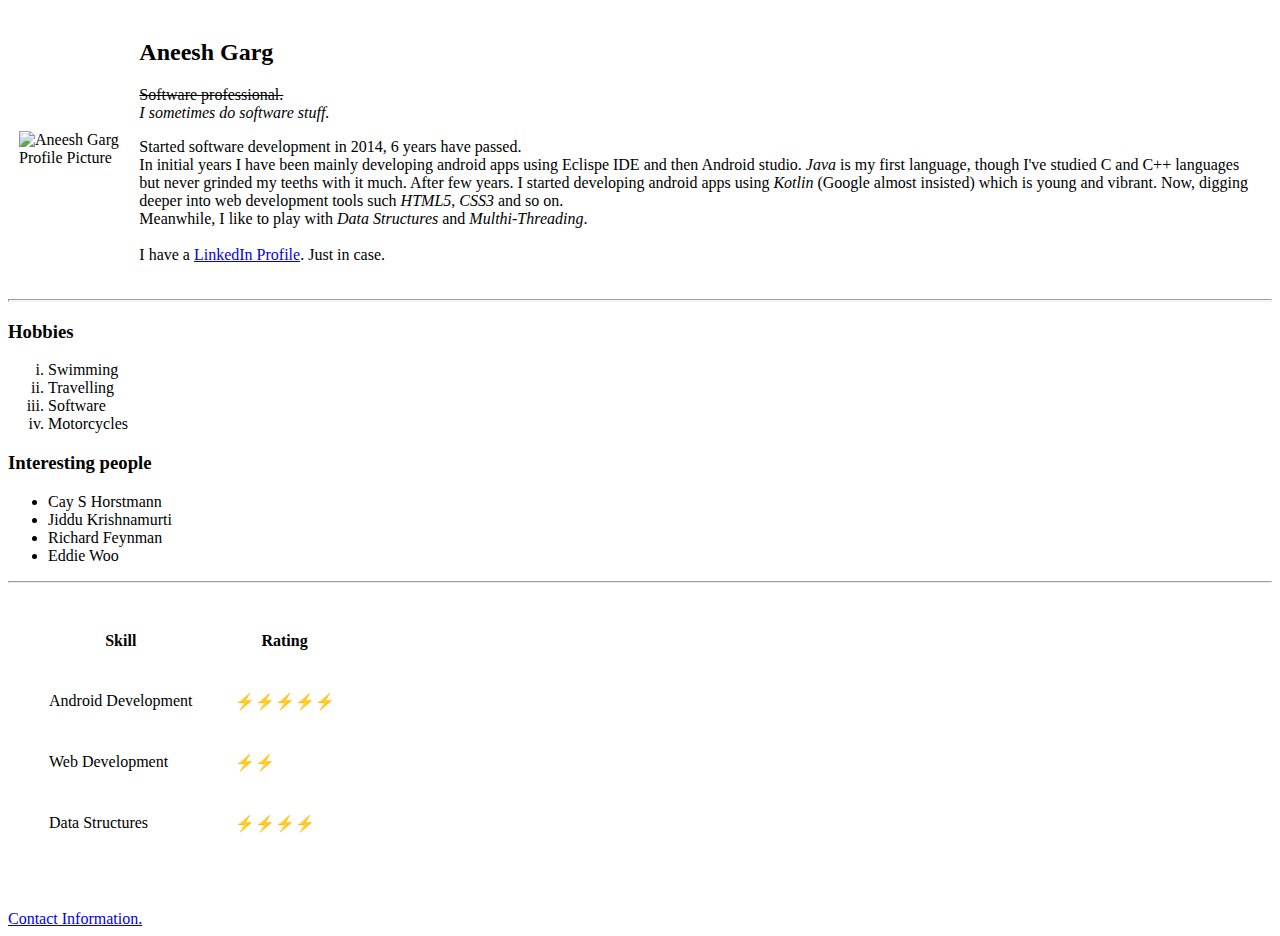
==== index.html @ 36c187f3 "Add files via upload" ====
<!DOCTYPE html>
<html>

<head>
  <meta charset="utf-8">
  <title>Aneesh Garg Home</title>
</head>

<body>

  <table cellspacing="10">
    <tr>
      <td>
        <img src="https://media-exp1.licdn.com/dms/image/C5103AQE5q2E3aaT5cQ/profile-displayphoto-shrink_200_200/0?e=1593648000&v=beta&t=PUFsTNW77xbPoAcBgeEuUJsMNVKXcSEa_acWcdm4JNk" alt="Aneesh Garg Profile Picture">
      </td>
      <td>
        <h2>Aneesh Garg</h2>
        <p>
          <del>Software professional.</del>
          <br>
          <i>I sometimes do software stuff.</i>
        </p>
        <p>
          Started software development in 2014, 6 years have passed.
          <br>In initial years I have been mainly developing android apps using Eclispe IDE and then Android studio.
          <em>Java</em> is my first language, though I've studied C and C++ languages but never grinded my teeths with it much.
          After few years. I started developing android apps using <em>Kotlin</em> (Google almost insisted) which is young and vibrant.
          Now, digging deeper into web development tools such <em>HTML5</em>, <em>CSS3</em> and so on.
          <br>Meanwhile, I like to play with <em>Data Structures</em> and <em>Multhi-Threading</em>.
          <br><br>I have a <a href="https://www.linkedin.com/in/aneesh0garg/">LinkedIn Profile</a>. Just in case.
        </p>
      </td>
    </tr>
  </table>
  <hr size="3">
  <h3>Hobbies</h3>
  <ol type="i">
    <li>Swimming</li>
    <li>Travelling</li>
    <li>Software</li>
    <li>Motorcycles</li>
  </ol>

  <h3>Interesting people</h3>
  <ul type="i">
    <li>Cay S Horstmann</li>
    <li>Jiddu Krishnamurti</li>
    <li>Richard Feynman</li>
    <li>Eddie Woo</li>
  </ul>

  <hr>
  <table cellspacing="40">
    <thead>
      <tr>
        <th>Skill</th>
        <th>Rating</th>
      </tr>
    </thead>
    <tbody>
      <tr>
        <td>Android Development</td>
        <td>⚡⚡⚡⚡⚡</td>
      </tr>
      <tr>
        <td>Web Development</td>
        <td>⚡⚡</td>
      </tr>
      <tr>
        <td>Data Structures</td>
        <td>⚡⚡⚡⚡</td>
      </tr>
    </tbody>
    <tfoot>

    </tfoot>
  </table>
</body>

<br><br><a href="contact-me.html">Contact Information.</a>

</html>
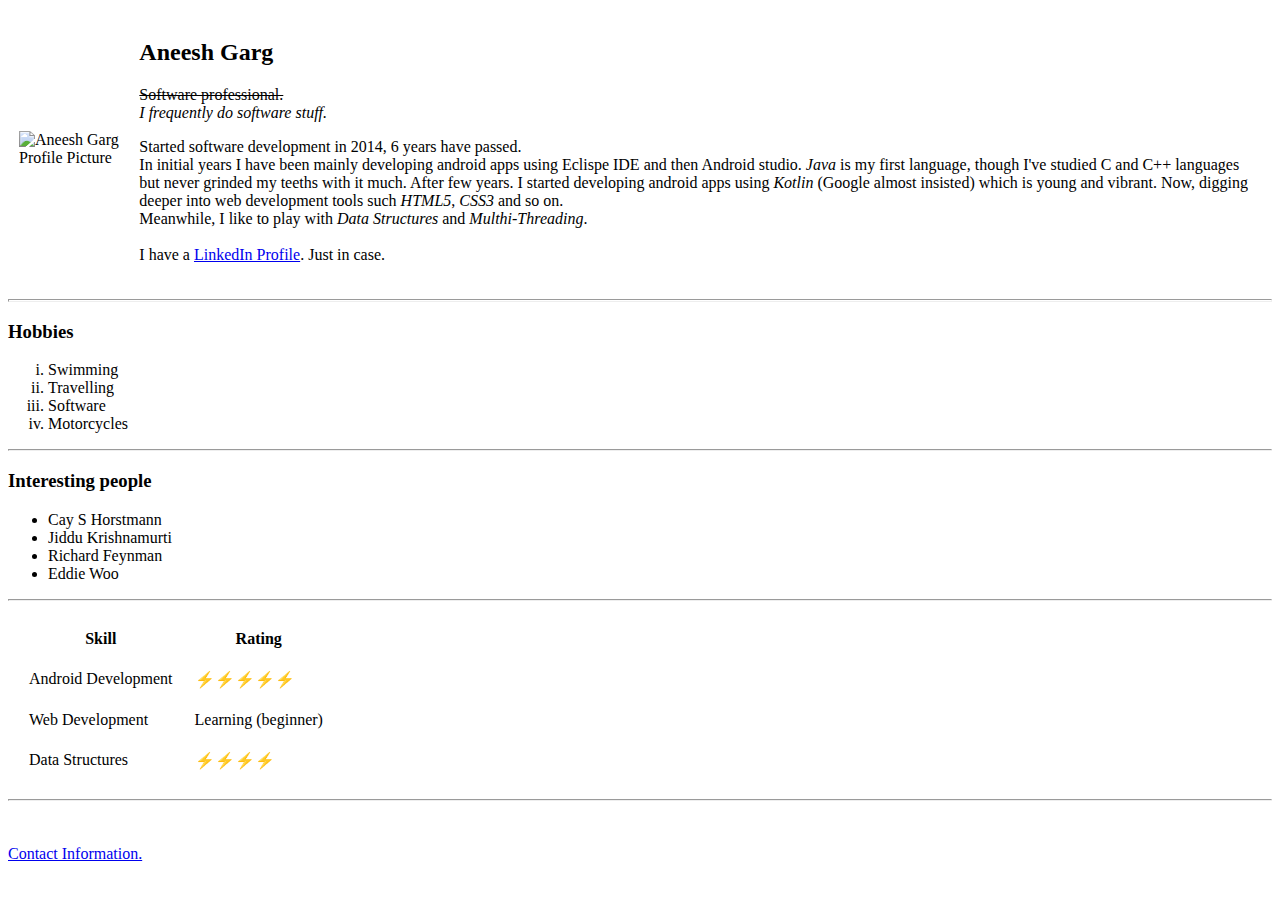
==== commit 8bfe7952: "Add files via upload" ====
--- a/index.html
+++ b/index.html
@@ -18,7 +18,7 @@
         <p>
           <del>Software professional.</del>
           <br>
-          <i>I sometimes do software stuff.</i>
+          <i>I frequently do software stuff.</i>
         </p>
         <p>
           Started software development in 2014, 6 years have passed.
@@ -40,7 +40,7 @@
     <li>Software</li>
     <li>Motorcycles</li>
   </ol>
-
+<hr>
   <h3>Interesting people</h3>
   <ul type="i">
     <li>Cay S Horstmann</li>
@@ -50,7 +50,7 @@
   </ul>
 
   <hr>
-  <table cellspacing="40">
+  <table cellspacing="20">
     <thead>
       <tr>
         <th>Skill</th>
@@ -64,7 +64,7 @@
       </tr>
       <tr>
         <td>Web Development</td>
-        <td>⚡⚡</td>
+        <td>Learning (beginner)</td>
       </tr>
       <tr>
         <td>Data Structures</td>
@@ -72,9 +72,9 @@
       </tr>
     </tbody>
     <tfoot>
-
     </tfoot>
   </table>
+  <hr>
 </body>
 
 <br><br><a href="contact-me.html">Contact Information.</a>
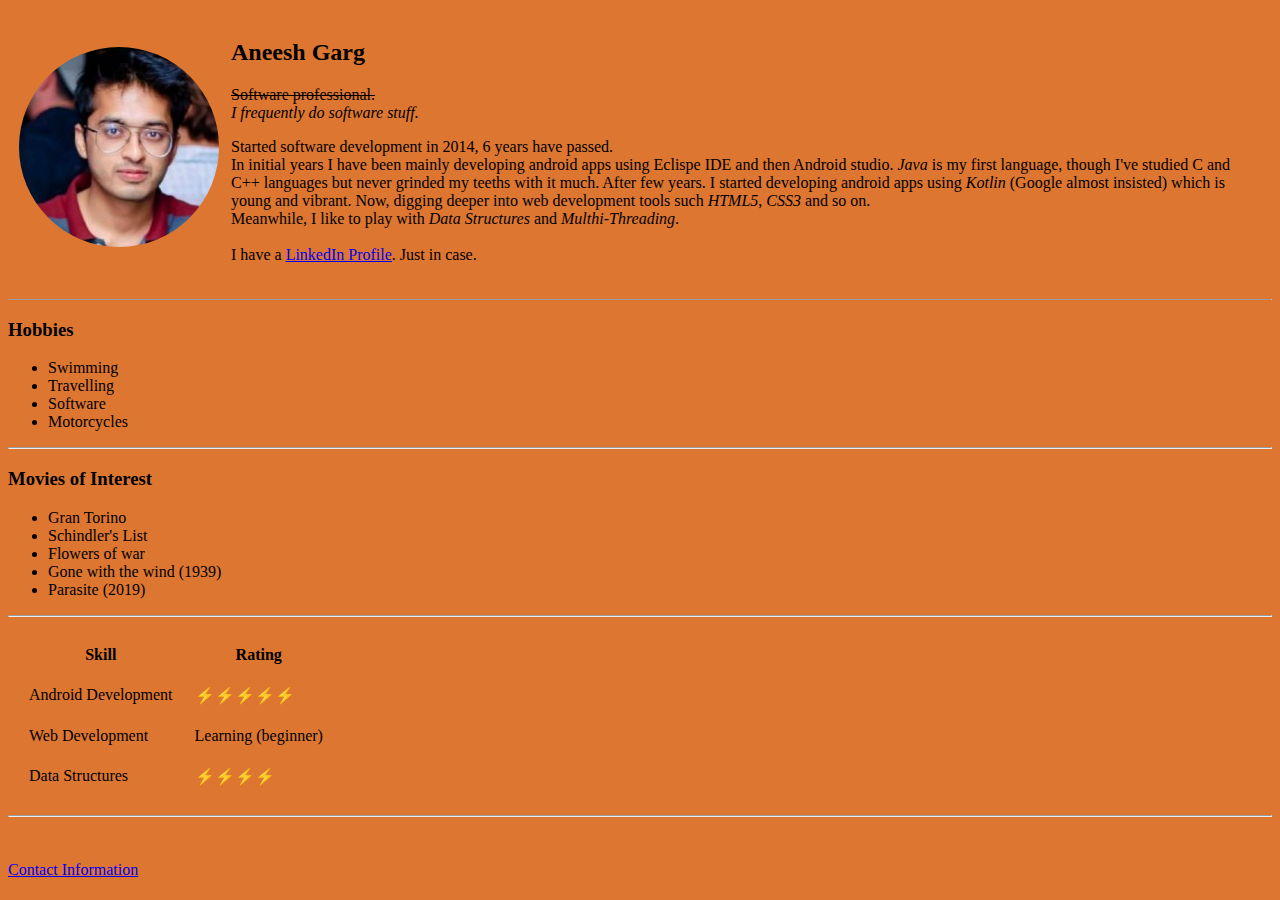
==== commit f178a159: "Add files via upload" ====
--- a/index.html
+++ b/index.html
@@ -6,12 +6,12 @@
   <title>Aneesh Garg Home</title>
 </head>
 
-<body>
+<body style="background-color: #dd7631;">
 
   <table cellspacing="10">
     <tr>
       <td>
-        <img src="https://media-exp1.licdn.com/dms/image/C5103AQE5q2E3aaT5cQ/profile-displayphoto-shrink_200_200/0?e=1593648000&v=beta&t=PUFsTNW77xbPoAcBgeEuUJsMNVKXcSEa_acWcdm4JNk" alt="Aneesh Garg Profile Picture">
+        <img src="images/profile-pic.png" alt="Aneesh Garg Profile Picture">
       </td>
       <td>
         <h2>Aneesh Garg</h2>
@@ -32,23 +32,23 @@
       </td>
     </tr>
   </table>
-  <hr size="3">
+  <hr size="1">
   <h3>Hobbies</h3>
-  <ol type="i">
+  <ul type="i">
     <li>Swimming</li>
     <li>Travelling</li>
     <li>Software</li>
     <li>Motorcycles</li>
-  </ol>
+  </ul>
 <hr>
-  <h3>Interesting people</h3>
+  <h3>Movies of Interest</h3>
   <ul type="i">
-    <li>Cay S Horstmann</li>
-    <li>Jiddu Krishnamurti</li>
-    <li>Richard Feynman</li>
-    <li>Eddie Woo</li>
+    <li>Gran Torino</li>
+    <li>Schindler's List</li>
+    <li>Flowers of war</li>
+    <li>Gone with the wind (1939)</li>
+    <li>Parasite (2019)</li>
   </ul>
-
   <hr>
   <table cellspacing="20">
     <thead>
@@ -77,6 +77,6 @@
   <hr>
 </body>
 
-<br><br><a href="contact-me.html">Contact Information.</a>
+<br><br><a href="contact-me.html">Contact Information</a>
 
 </html>
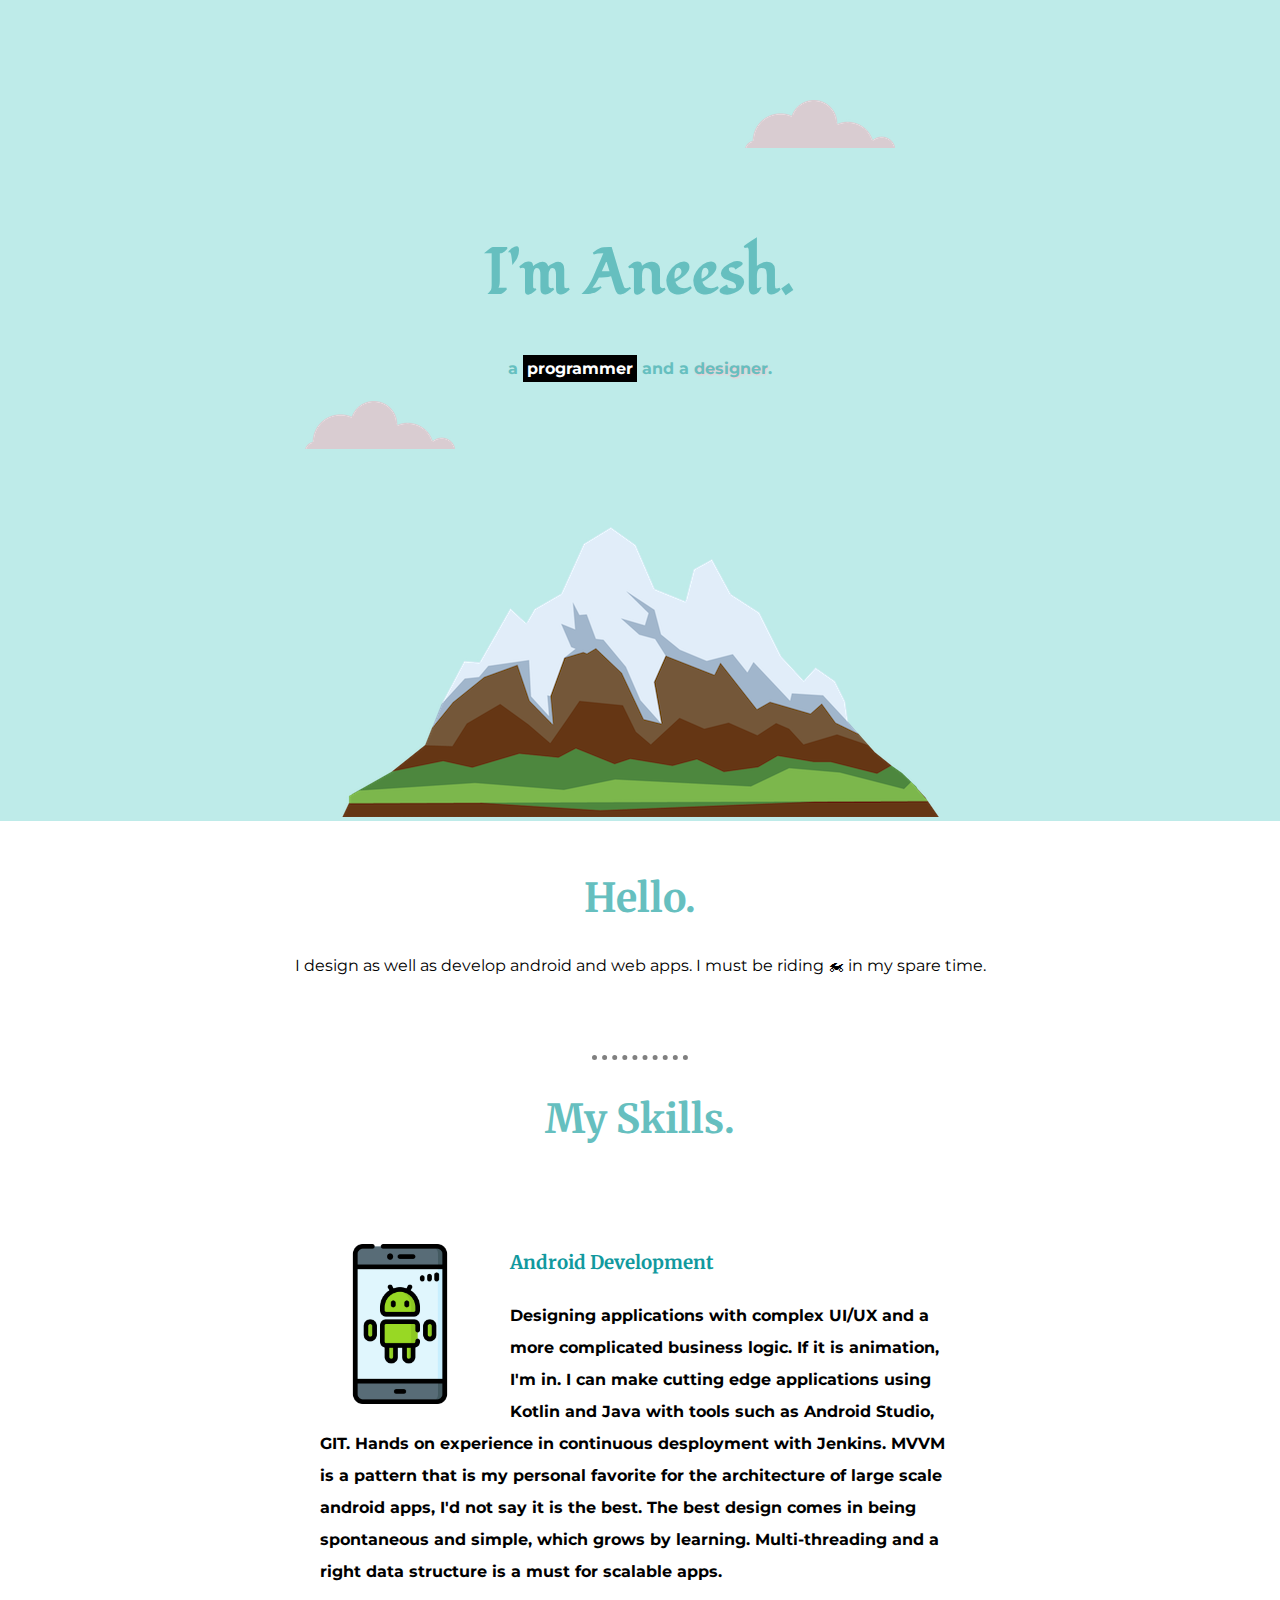
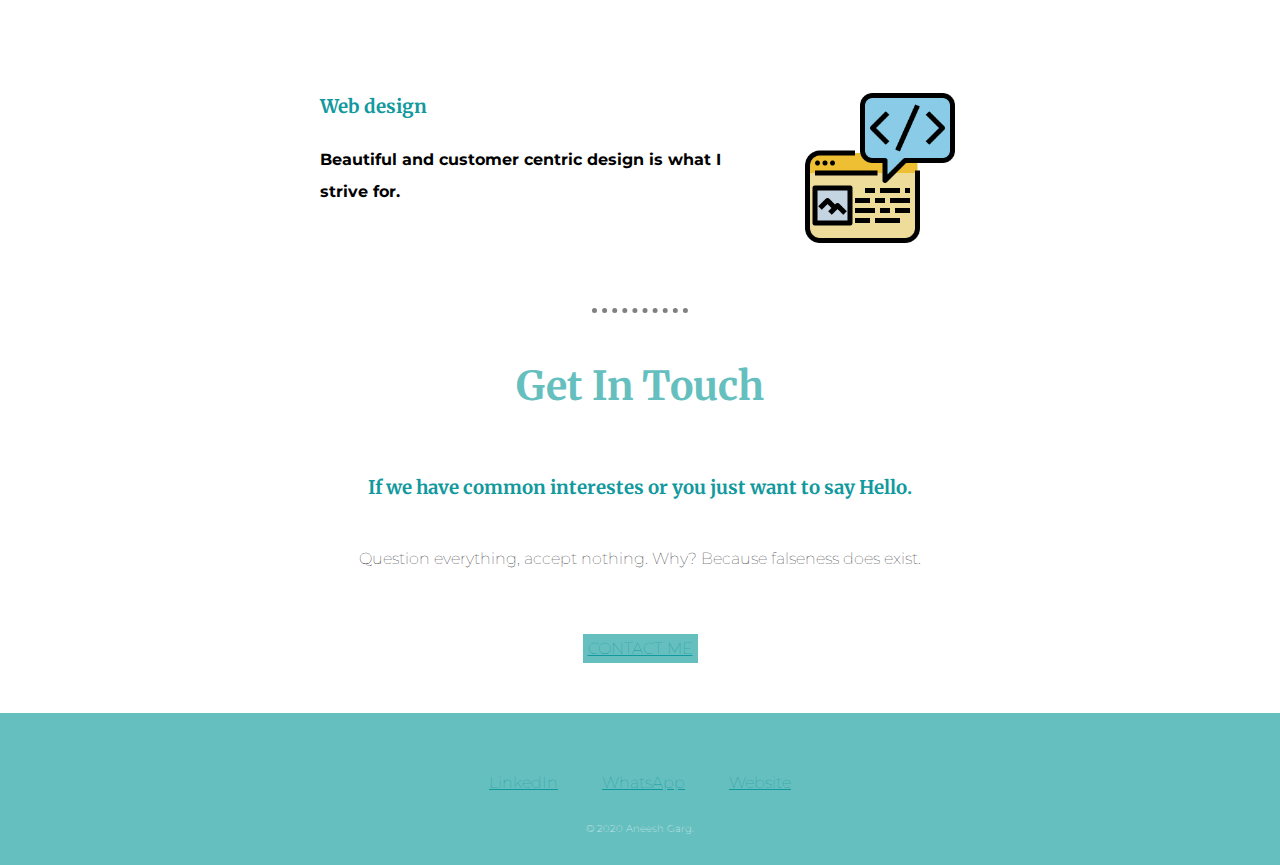
==== commit 28867bba: "Add files via upload" ====
--- a/index.html
+++ b/index.html
@@ -3,80 +3,69 @@
 
 <head>
   <meta charset="utf-8">
-  <title>Aneesh Garg Home</title>
+  <title>Aneesh Garg</title>
+  <link rel="stylesheet" href="css/styles.css">
+  <link rel="icon" href="favicon.ico">
+  <link href="https://fonts.googleapis.com/css2?family=Merriweather:ital@1&family=Montserrat&family=Fondamento&display=swap" rel="stylesheet">
 </head>
 
-<body style="background-color: #dd7631;">
+<body>
 
-  <table cellspacing="10">
-    <tr>
-      <td>
-        <img src="images/profile-pic.png" alt="Aneesh Garg Profile Picture">
-      </td>
-      <td>
-        <h2>Aneesh Garg</h2>
-        <p>
-          <del>Software professional.</del>
-          <br>
-          <i>I frequently do software stuff.</i>
-        </p>
-        <p>
-          Started software development in 2014, 6 years have passed.
-          <br>In initial years I have been mainly developing android apps using Eclispe IDE and then Android studio.
-          <em>Java</em> is my first language, though I've studied C and C++ languages but never grinded my teeths with it much.
-          After few years. I started developing android apps using <em>Kotlin</em> (Google almost insisted) which is young and vibrant.
-          Now, digging deeper into web development tools such <em>HTML5</em>, <em>CSS3</em> and so on.
-          <br>Meanwhile, I like to play with <em>Data Structures</em> and <em>Multhi-Threading</em>.
-          <br><br>I have a <a href="https://www.linkedin.com/in/aneesh0garg/">LinkedIn Profile</a>. Just in case.
-        </p>
-      </td>
-    </tr>
-  </table>
-  <hr size="1">
-  <h3>Hobbies</h3>
-  <ul type="i">
-    <li>Swimming</li>
-    <li>Travelling</li>
-    <li>Software</li>
-    <li>Motorcycles</li>
-  </ul>
-<hr>
-  <h3>Movies of Interest</h3>
-  <ul type="i">
-    <li>Gran Torino</li>
-    <li>Schindler's List</li>
-    <li>Flowers of war</li>
-    <li>Gone with the wind (1939)</li>
-    <li>Parasite (2019)</li>
-  </ul>
-  <hr>
-  <table cellspacing="20">
-    <thead>
-      <tr>
-        <th>Skill</th>
-        <th>Rating</th>
-      </tr>
-    </thead>
-    <tbody>
-      <tr>
-        <td>Android Development</td>
-        <td>⚡⚡⚡⚡⚡</td>
-      </tr>
-      <tr>
-        <td>Web Development</td>
-        <td>Learning (beginner)</td>
-      </tr>
-      <tr>
-        <td>Data Structures</td>
-        <td>⚡⚡⚡⚡</td>
-      </tr>
-    </tbody>
-    <tfoot>
-    </tfoot>
-  </table>
-  <hr>
+  <div class="top-container">
+    <div class="" style="line-height: 2;">
+      <img class="top-cloud" src="images/cloud.png" alt="cloud-image">
+      <h1>I'm Aneesh.</h1>
+
+      <p style="color: #66BFBF; font-weight: bold;">a <span class="programmer-span">programmer</span> and a <span class="designer-span">designer</span>.</p>
+
+      <img class="bottom-cloud" src="images/cloud.png" alt="cloud-image">
+    </div>
+
+    <img src="images/mountain.png" alt="mountain-image">
+
+  </div>
+
+  <div class="middle-container">
+    <div class="profile">
+      <img src="" alt="">
+      <h2>Hello.</h2>
+      <p style="margin-bottom: 80px;">I design as well as develop android and web apps. I must be riding 🏍 in my spare time.</p>
+    </div>
+    <hr>
+    <div class="skills">
+      <h2>My Skills.</h2>
+      <div class="skill-row">
+        <img class="android-image" src="images/android.png" alt="android-icon">
+        <h3>Android Development</h3>
+        <p>Designing applications with complex UI/UX and a more complicated business logic. If it is animation, I'm in. I can make cutting edge applications using Kotlin and Java with tools such as Android Studio, GIT. Hands on experience in
+          continuous desployment with Jenkins. MVVM is a pattern that is my personal favorite for the architecture of large scale android apps, I'd not say it is the best. The best design comes in being spontaneous and simple, which grows by
+          learning. Multi-threading and a right data structure is a must for scalable apps.</p>
+      </div>
+      <div class="skill-row">
+        <img class="developer-image" src="images/developer.png" alt="developer-icon">
+        <h3>Web design</h3>
+        <p>Beautiful and customer centric design is what I strive for. </p>
+      </div>
+    </div>
+    <hr>
+    <div class="contact-me">
+      <h2 style="line-height: 2;">Get In Touch</h2>
+      <h3 style="margin: 50px 0 50px 0;">If we have common interestes or you just want to say Hello.</h3>
+      <p>Question everything, accept nothing. Why? Because falseness does exist.</p>
+      <a class="btn-contact-me" href="mailto:aneeshgarg20@email.com">CONTACT ME</a>
+    </div>
+  </div>
+
+
+  <div class="bottom-container">
+    <div class="footer-link-container">
+      <a class="footer-link" href="http://linkedin.com/in/aneesh0garg">LinkedIn</a>
+      <a class="footer-link" href="https://wa.me/7895644922">WhatsApp</a>
+      <a class="footer-link" href="https://aneesh0garg.github.io/cv/">Website</a>
+    </div>
+    <p class="copyright-para">© 2020 Aneesh Garg.</p>
+  </div>
+
 </body>
 
-<br><br><a href="contact-me.html">Contact Information</a>
-
 </html>
--- a/css/styles.css
+++ b/css/styles.css
@@ -0,0 +1,126 @@
+body {
+  margin: 0;
+  height: 100%;
+  text-align: center;
+  font-family: 'Montserrat', sans-serif;
+}
+
+h1 {
+  font-family: 'Fondamento', cursive;
+  /* Font will fall back to cursive if the 1st font is not found*/
+  font-size: 4rem;
+  /* 1em = 16px*/
+  margin: 50px auto 0 auto;
+  color: #66BFBF;
+}
+
+h2 {
+  font-family: 'Merriweather', serif;
+  font-size: 2.5rem;
+  /*100% = 1em = 16px*/
+  color: #66BFBF;
+}
+
+h3 {
+  font-family: 'Merriweather', serif;
+  color: #11999E;
+}
+
+a {
+  color: #11999E;
+}
+
+p {}
+
+hr {
+  border-style: dotted none none none;
+  width: 6rem;
+  border-width: thick;
+  color: grey;
+}
+
+/********************************* Class level CSS *****************************************/
+.top-container {
+  background-color: #beebe9;
+  padding: 100px 0 0 0;
+  font-weight: bold;
+}
+
+.programmer-span {
+  background-color: black;
+  color: white;
+  padding: 4px;
+}
+
+.designer-span {
+  text-shadow: 1px 1px 2px pink;
+}
+
+.top-cloud {
+  position: relative;
+  left: 180px;
+}
+
+.bottom-cloud {
+  position: relative;
+  right: 260px;
+}
+
+.skills {
+  font-weight: bold;
+}
+
+.skill-row {
+  width: 50%;
+  margin: 100px auto;
+  text-align: left;
+  line-height: 2;
+}
+
+.android-image {
+  width: 25%;
+  float: left;
+  margin-right: 30px;
+}
+
+.developer-image {
+  width: 25%;
+  float: right;
+  margin-left: 30px;
+}
+
+.contact-me {
+  font-weight: lighter;
+  padding-bottom: 50px;
+}
+
+.btn-contact-me {
+  background-color: #66BFBF;
+  margin-top: 50px;
+  display: inline-block;
+  padding: 5px;
+}
+
+.btn-contact-me:hover {
+  background-color: gold;
+}
+
+.bottom-container {
+  background-color: #66BFBF;
+  font-weight: lighter;
+  padding: 30px 0;
+}
+
+.footer-link {
+  padding: 20px;
+}
+
+.footer-link-container {
+  margin: 30px 0;
+}
+
+.copyright-para {
+  margin: 0;
+  color: white;
+  font-size: 10px;
+}
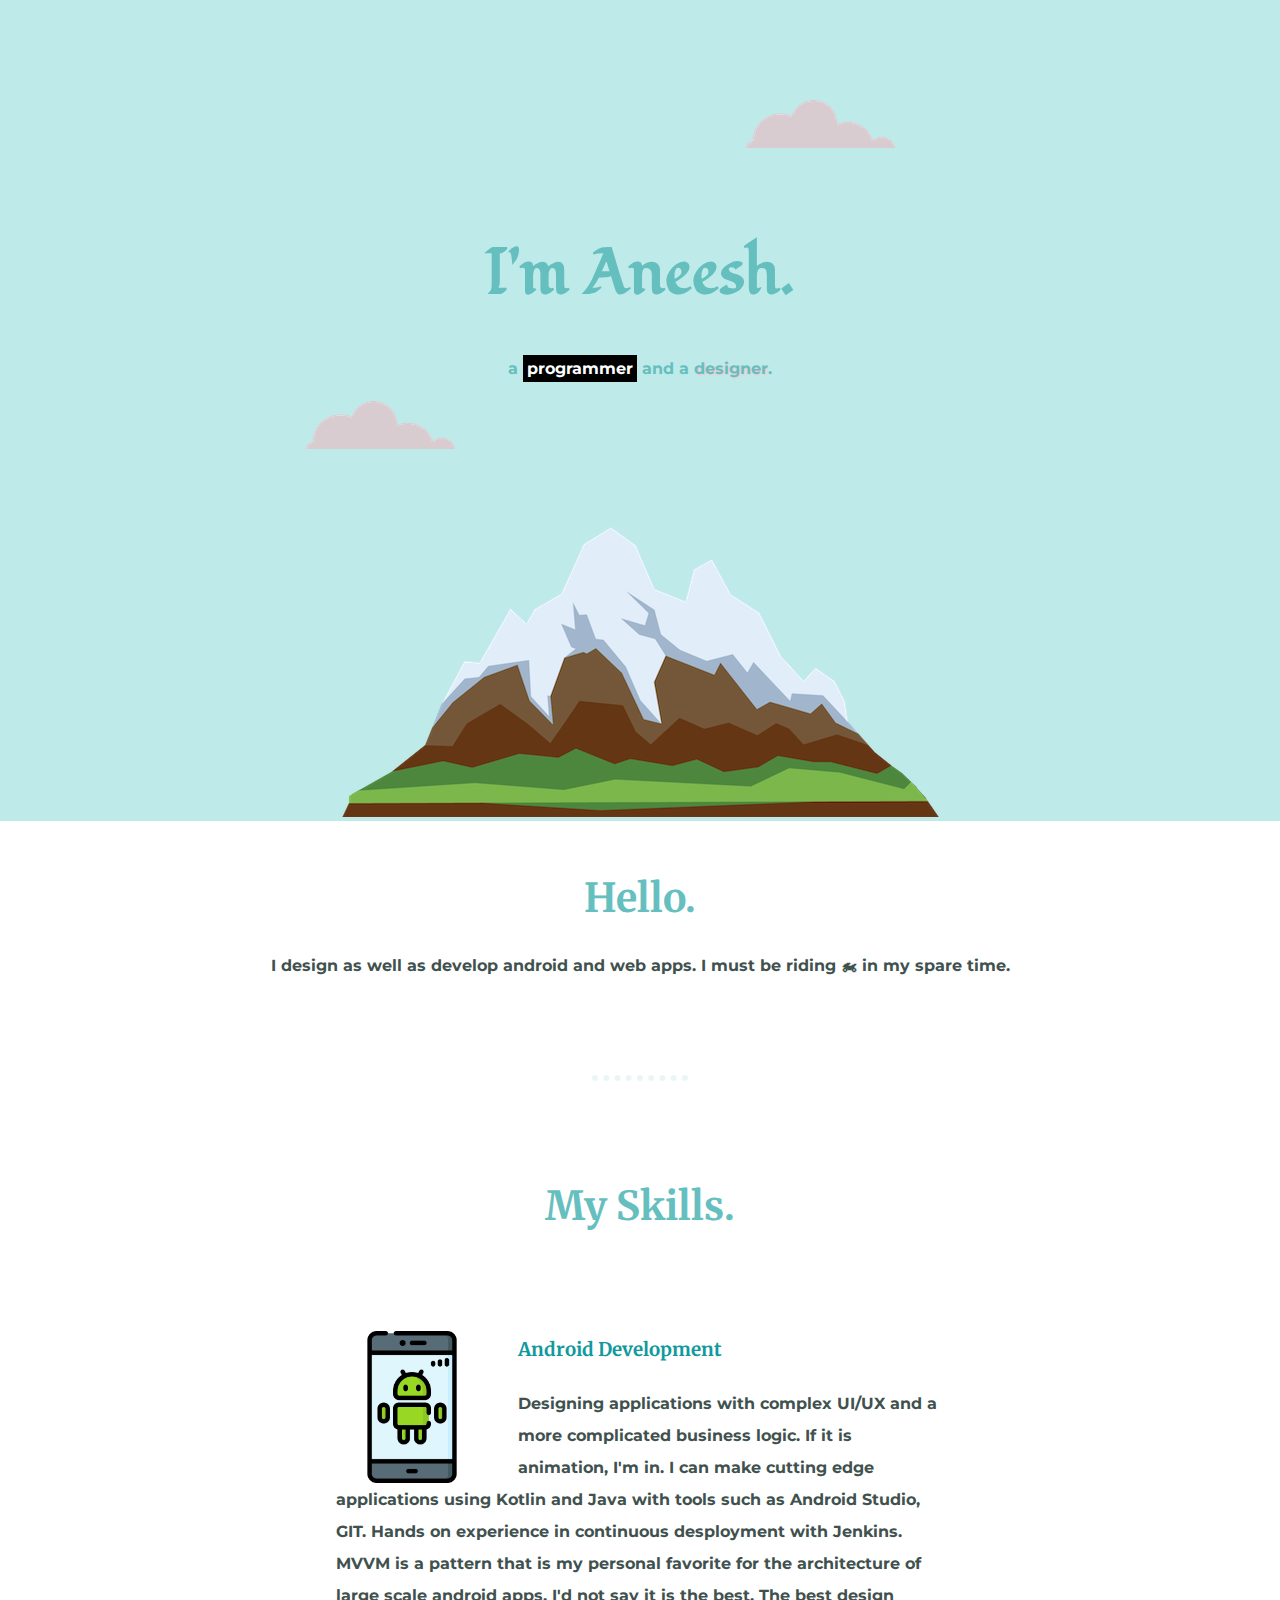
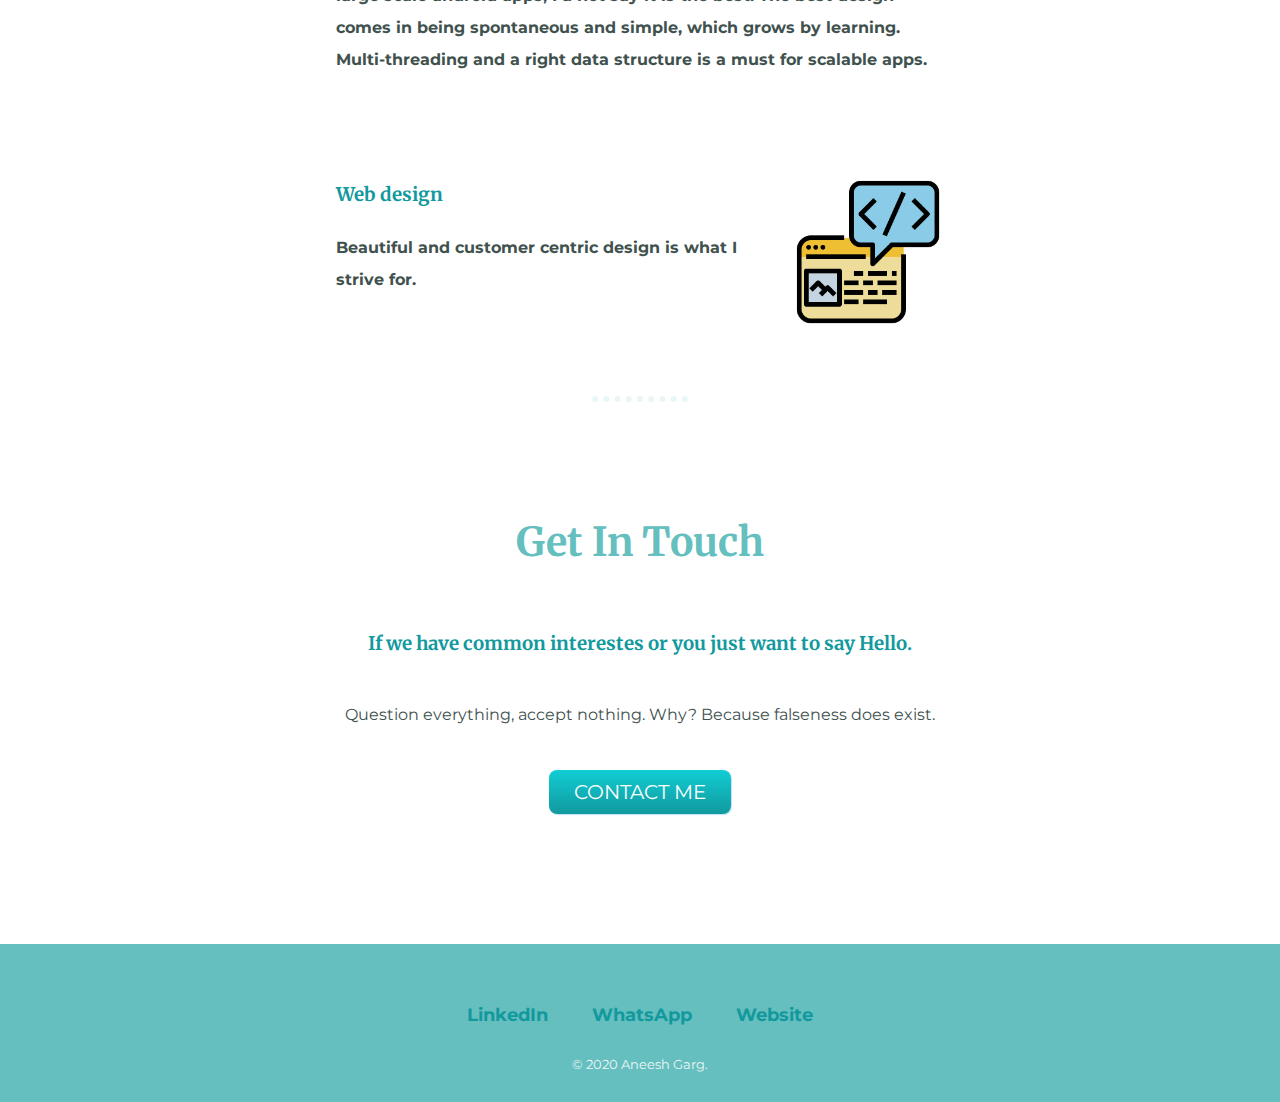
==== commit 0a7d5b21: "left right padding" ====
--- a/index.html
+++ b/index.html
@@ -29,7 +29,7 @@
     <div class="profile">
       <img src="" alt="">
       <h2>Hello.</h2>
-      <p style="margin-bottom: 80px;">I design as well as develop android and web apps. I must be riding 🏍 in my spare time.</p>
+      <p>I design as well as develop android and web apps. I must be riding 🏍 in my spare time.</p>
     </div>
     <hr>
     <div class="skills">
@@ -60,7 +60,7 @@
   <div class="bottom-container">
     <div class="footer-link-container">
       <a class="footer-link" href="http://linkedin.com/in/aneesh0garg">LinkedIn</a>
-      <a class="footer-link" href="https://wa.me/7895644922">WhatsApp</a>
+      <a class="footer-link" href="https://wa.me/917895644922">WhatsApp</a>
       <a class="footer-link" href="https://aneesh0garg.github.io/cv/">Website</a>
     </div>
     <p class="copyright-para">© 2020 Aneesh Garg.</p>
--- a/css/styles.css
+++ b/css/styles.css
@@ -3,6 +3,8 @@
   height: 100%;
   text-align: center;
   font-family: 'Montserrat', sans-serif;
+  font-weight: bold;
+  color: #40514E;
 }
 
 h1 {
@@ -28,22 +30,21 @@
 
 a {
   color: #11999E;
+  text-decoration: none;
 }
-
-p {}
 
 hr {
   border-style: dotted none none none;
   width: 6rem;
-  border-width: thick;
-  color: grey;
+  border-width: 6px;
+  color: #EAF6F6;
+  margin: 100px auto;
 }
 
 /********************************* Class level CSS *****************************************/
 .top-container {
   background-color: #beebe9;
   padding: 100px 0 0 0;
-  font-weight: bold;
 }
 
 .programmer-span {
@@ -66,10 +67,10 @@
   right: 260px;
 }
 
-.skills {
-  font-weight: bold;
+.middle-container {
+  margin-bottom: 80px;
+  padding: 0 2rem 0 2rem;
 }
-
 .skill-row {
   width: 50%;
   margin: 100px auto;
@@ -94,7 +95,7 @@
   padding-bottom: 50px;
 }
 
-.btn-contact-me {
+/* .btn-contact-me {
   background-color: #66BFBF;
   margin-top: 50px;
   display: inline-block;
@@ -103,6 +104,33 @@
 
 .btn-contact-me:hover {
   background-color: gold;
+} */
+
+
+.btn-contact-me {
+  color: #FFFFFF;
+  font-size: 20px;
+  box-shadow: 1px 1px 1px #BEE2F9;
+  padding: 10px 25px;
+  -moz-border-radius: 8px;
+  -webkit-border-radius: 8px;
+  border-radius: 8px;
+  background: #FFFFFF;
+  background: linear-gradient(top,  #11CDD4,  #11999E);
+  background: -ms-linear-gradient(top,  #11CDD4,  #11999E);
+  background: -webkit-gradient(linear, left top, left bottom, from(#11CDD4), to(#11999E));
+  background: -moz-linear-gradient(top,  #11CDD4,  #11999E);
+  margin-top: 30px;
+  display: inline-block;
+}
+
+.btn-contact-me:hover {
+  color: #FFFFFF;
+  background: #FFFFFF;
+  background: linear-gradient(top,  #30E3CB,  #2BC4AD);
+  background: -ms-linear-gradient(top,  #30E3CB,  #2BC4AD);
+  background: -webkit-gradient(linear, left top, left bottom, from(#30E3CB), to(#2BC4AD));
+  background: -moz-linear-gradient(top,  #30E3CB,  #2BC4AD);
 }
 
 .bottom-container {
@@ -113,14 +141,17 @@
 
 .footer-link {
   padding: 20px;
+  font-weight: bold;
+  font-size: 18px;
 }
 
 .footer-link-container {
   margin: 30px 0;
+  font-size: 16px;
 }
 
 .copyright-para {
   margin: 0;
-  color: white;
-  font-size: 10px;
+  color: #EAF6F6;
+  font-size: 13px;
 }
